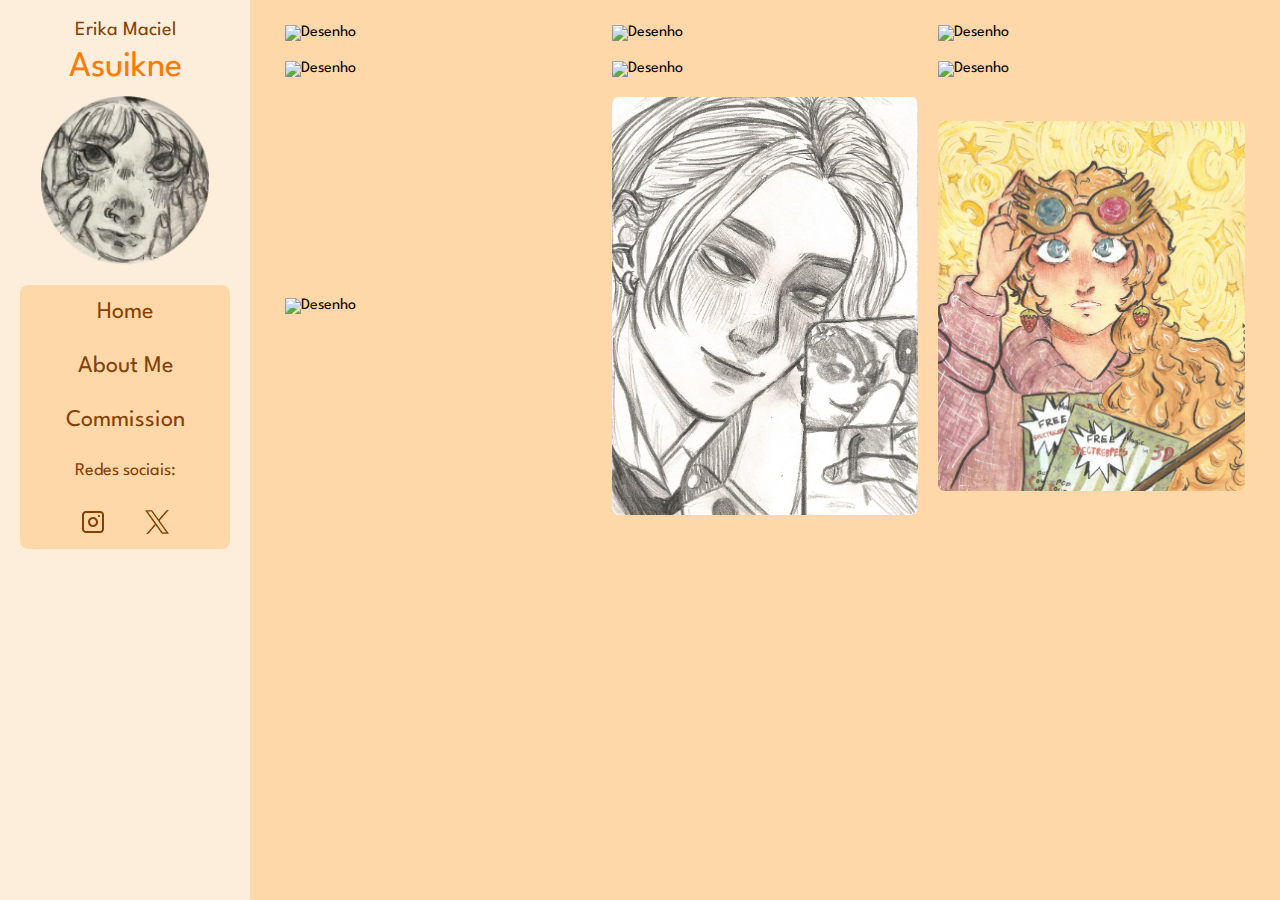
==== index.html @ f26accd6 "Add files via upload" ====
<!DOCTYPE html>
<html lang="pt-br">
<head>
    <meta charset="UTF-8">
    <meta http-equiv="X-UA-Compatible" content="IE=edge">
    <meta name="viewport" content="width=device-width, initial-scale=1.0">
    <link rel="stylesheet" href="reset.css">
    <link rel="stylesheet" href="styles.css">
    <link href="https://fonts.googleapis.com/css2?family=League+Spartan:wght@400;700&display=swap" rel="stylesheet">

    <title>Asuikne</title>
    <link rel="icon" type="image/png" href="img/pen.png">
</head>
<body>
    <div class="container">
        <section class="Content">
            <section class="Main-menu Fixed-menu">
                <div class="Menu__caixa">
                    <h3 class="Menu__nome">Erika Maciel</h3>
                    <h1 class="Menu__titulo">Asuikne</h1>
                    <img src="img/Icon.png" alt="Icon da Asuikne" class="Menu__icon">
                </div>

                <div class="Menu__info">
                    <a href="index.html" class="Menu__botao">Home</a>
                    <a href="about.html" class="Menu__botao">About Me</a>
                    <a href="commission.html" class="Menu__botao">Commission</a>
                    <p class="Menu__botao Menu__contato">Redes sociais:</p>
                    <div class="Menu__redes">
                        <a href="https://www.instagram.com/asuikne/" class="Menu__botao Menu__redes" target="_blank"><img src="img/instagram.png"></a>
                        <a href="https://twitter.com/asuikne" class="Menu__botao Menu__redes" target="_blank"><img src="img/Vector.png"></a>
                    </div>
                </div>
            </section>

            <section class="Desenhos">
                <div class="Imagens">
                    <img src="img/img_1.png" alt="Desenho" loading="lazy">
                    <img src="img/img_6.png" alt="Desenho"  loading="lazy">
                    <img src="img/img_3.png" alt="Desenho" loading="lazy">
                    <img src="img/img_4.png" alt="Desenho" loading="lazy">
                    <img src="img/img_5.png" alt="Desenho" loading="lazy">
                    <img src="img/img_7.png" alt="Desenho" loading="lazy">
                    <img src="img/img_2.png" alt="Desenho" loading="lazy">
                    <img src="img/img_8.png" alt="Desenho" loading="lazy">
                    <img src="img/img_9.png" alt="Desenho" loading="lazy">
                </div>
            </section>
        </section>
    </div>
</body>
</html>
---- styles.css ----
@import url(about.css);
@import url(commission.css);


:root {
    --cor-de-fundo: #FFD8A9;
    --cor-secundaria: #FDEEDC;
    --cor-terciaria: #864000;
    --cor-destaque: #FF7A00;
    --fonte-principal: 'League Spartan', sans-serif;
    --dark:#333;
}

/* Estilos gerais */
.container {
    display: flex;
}

.Content {
    display: flex;
    flex-direction: row;
    width: 100%;
}

body {
    margin: 0;
    background-color: var(--cor-de-fundo);
    font-family: var(--fonte-principal);
}

/* Estilos para o menu */
.Main-menu {
    width: 250px;
    min-width: 250px;
    background-color: var(--cor-secundaria);
    padding: 20px;
    box-sizing: border-box;
    position: sticky;
    top: 0;
    left: 0;
    height: 100vh;
}

.Menu__caixa {
    display: flex;
    flex-direction: column;
    align-items: center;
    margin-bottom: 20px;
}

.Menu__nome {
    margin: 0;
    font-size: 20px;
    margin-bottom: 10px;
    color: var(--cor-terciaria);
}

.Menu__titulo {
    margin: 0;
    font-size: 36px;
    margin-bottom: 10px;
    color: var(--cor-destaque);
}

.Menu__icon {
    width: 80%;
    height: 80%;
}

.Menu__info {
    display: flex;
    flex-direction: column;
    background-color: var(--cor-de-fundo);
    border-radius: 8px;
}

.Menu__botao {
    font-size: 24px;
    text-decoration: none;
    margin: 15px 20px;
    text-align: center;
    color: var(--cor-terciaria);
}

.Menu__contato {
    font-size: 18px;
}

.Menu__redes {
    display: flex;
    justify-content: center;
}


/* Estilos para as imagens */
.Desenhos {
    flex-grow: 1;
    padding: 20px 30px;
    background-color: var(--cor-de-fundo);
    margin: 5px; 
    box-sizing: border-box;
}


.Imagens {
    display: grid;
    grid-template-columns: repeat(3, 1fr);
    gap: 20px;
    align-items: center;
}

.Imagens img {
    max-width: 100%;
    height: auto;
    box-sizing: border-box;
    border-radius: 2%;
}


@media (max-width: 768px) {
    .Main-menu {
        min-width: 200px;
        height: 100vh;
    }
    .Imagens {
        grid-template-columns: repeat(2, 1fr);
    }

    .Desenhos {
        flex-grow: 1;
        padding: 20px 30px;
        background-color: var(--cor-de-fundo);
        box-sizing: border-box;
    }
}

@media (max-width: 480px) {
    .Content {
        display: flex;
        flex-direction: column;
        height: 0;
        width: auto;   
    }

    .Main-menu {    
        display: flex;
        background-color: var(--cor-secundaria);
        width: 100%;
        justify-content: space-between;
    }

    .Menu__icon {
        width: auto;
        height: auto;
    }

    .Menu__info {
        margin-left:20px;
    }
    
    .Imagens {
        grid-template-columns: repeat(1, 1fr);
    }

    .Desenhos {
        flex-grow: 1;
        padding: 20px 30px;
        background-color: var(--cor-de-fundo);
        box-sizing: border-box;
    }
}
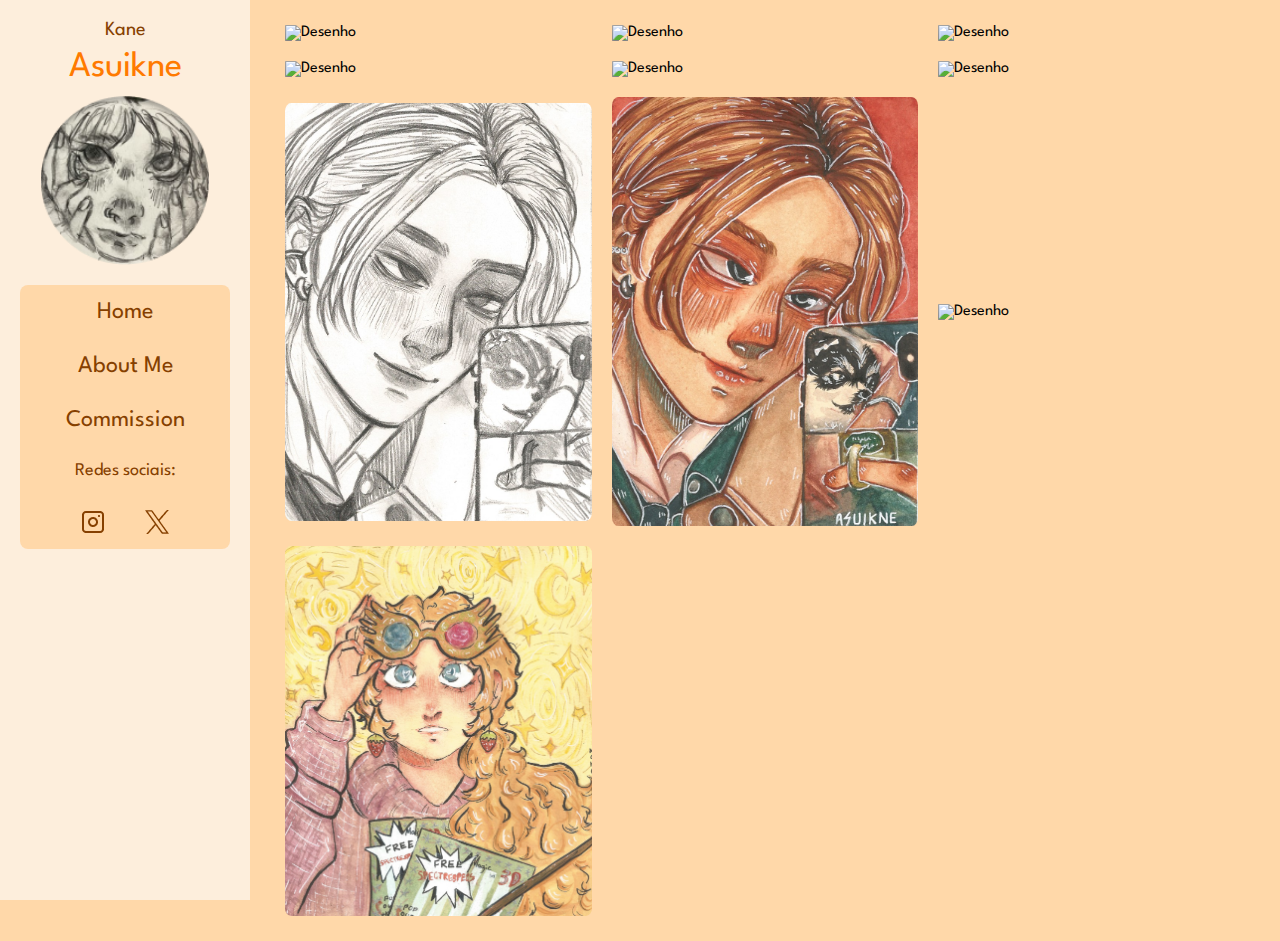
==== commit 7433c3ec: "Add files via upload" ====
--- a/index.html
+++ b/index.html
@@ -16,7 +16,7 @@
         <section class="Content">
             <section class="Main-menu Fixed-menu">
                 <div class="Menu__caixa">
-                    <h3 class="Menu__nome">Erika Maciel</h3>
+                    <h3 class="Menu__nome">Kane</h3>
                     <h1 class="Menu__titulo">Asuikne</h1>
                     <img src="img/Icon.png" alt="Icon da Asuikne" class="Menu__icon">
                 </div>
@@ -41,8 +41,9 @@
                     <img src="img/img_4.png" alt="Desenho" loading="lazy">
                     <img src="img/img_5.png" alt="Desenho" loading="lazy">
                     <img src="img/img_7.png" alt="Desenho" loading="lazy">
+                    <img src="img/img_8.png" alt="Desenho" loading="lazy">
+                    <img src="img/img_10.png" alt="Desenho" loading="lazy">
                     <img src="img/img_2.png" alt="Desenho" loading="lazy">
-                    <img src="img/img_8.png" alt="Desenho" loading="lazy">
                     <img src="img/img_9.png" alt="Desenho" loading="lazy">
                 </div>
             </section>
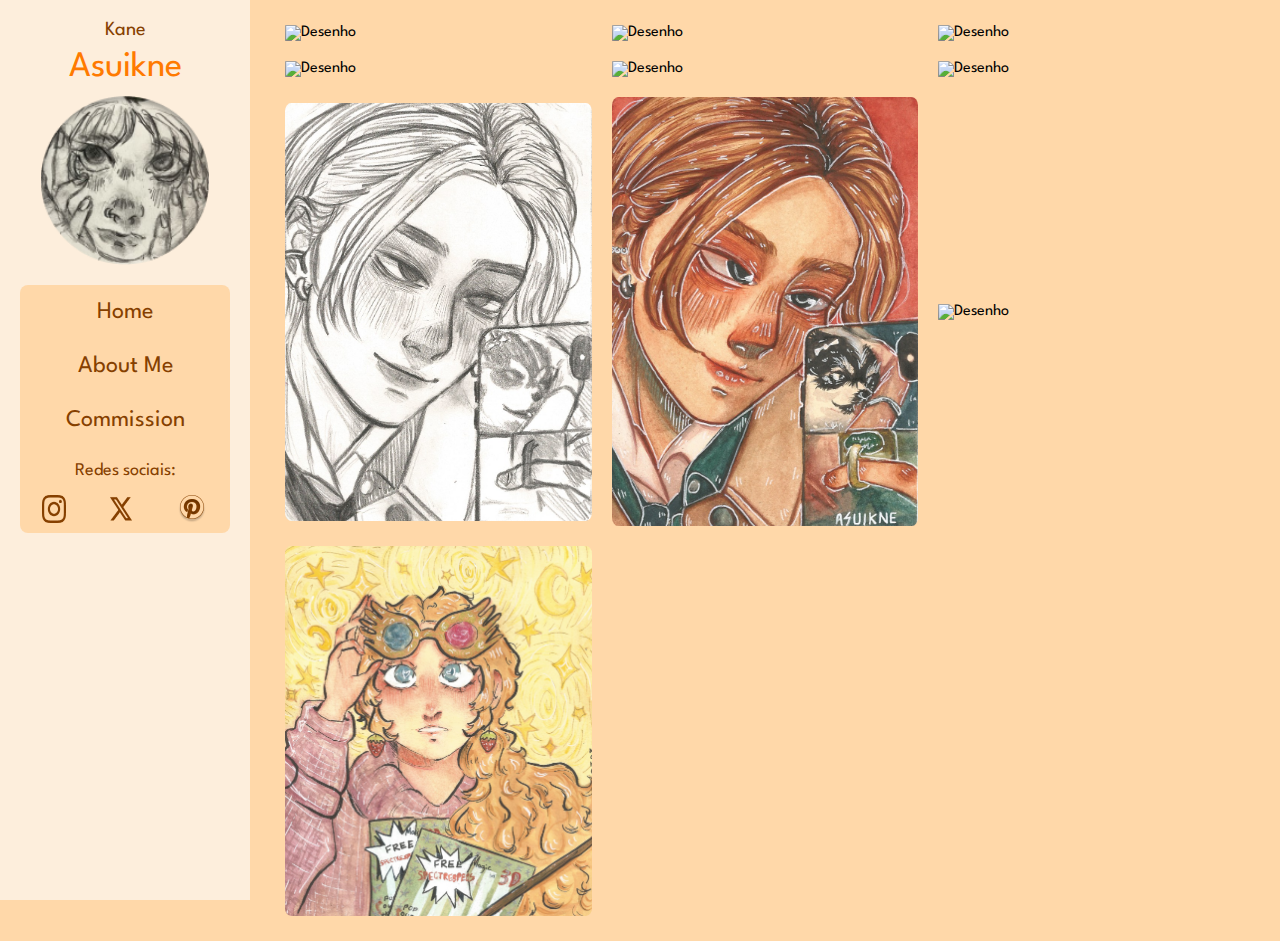
==== commit eed05700: "Add files via upload" ====
--- a/index.html
+++ b/index.html
@@ -27,8 +27,9 @@
                     <a href="commission.html" class="Menu__botao">Commission</a>
                     <p class="Menu__botao Menu__contato">Redes sociais:</p>
                     <div class="Menu__redes">
-                        <a href="https://www.instagram.com/asuikne/" class="Menu__botao Menu__redes" target="_blank"><img src="img/instagram.png"></a>
-                        <a href="https://twitter.com/asuikne" class="Menu__botao Menu__redes" target="_blank"><img src="img/Vector.png"></a>
+                        <a href="https://www.instagram.com/asuikne/" class="Menu__redes-link" target="_blank"><img class="Menu__redes-icon" src="img/instagram.png"></a>
+                        <a href="https://twitter.com/asuikne" class="Menu__redes-link" target="_blank"><img class="Menu__redes-icon" src="img/Twitter.png"></a>
+                        <a href="https://pin.it/6iy2UDRn0" class="Menu__redes-link" target="_blank"><img class="Menu__redes-icon" src="img/pinterest.png"></a>
                     </div>
                 </div>
             </section>
--- a/styles.css
+++ b/styles.css
@@ -88,7 +88,17 @@
 
 .Menu__redes {
     display: flex;
+    justify-content: space-around;
+}
+
+.Menu__redes-link {
+    display: flex;
     justify-content: center;
+    margin-bottom: 10px;
+}
+
+.Menu__redes-icon{
+    width: 50%;
 }
 
 
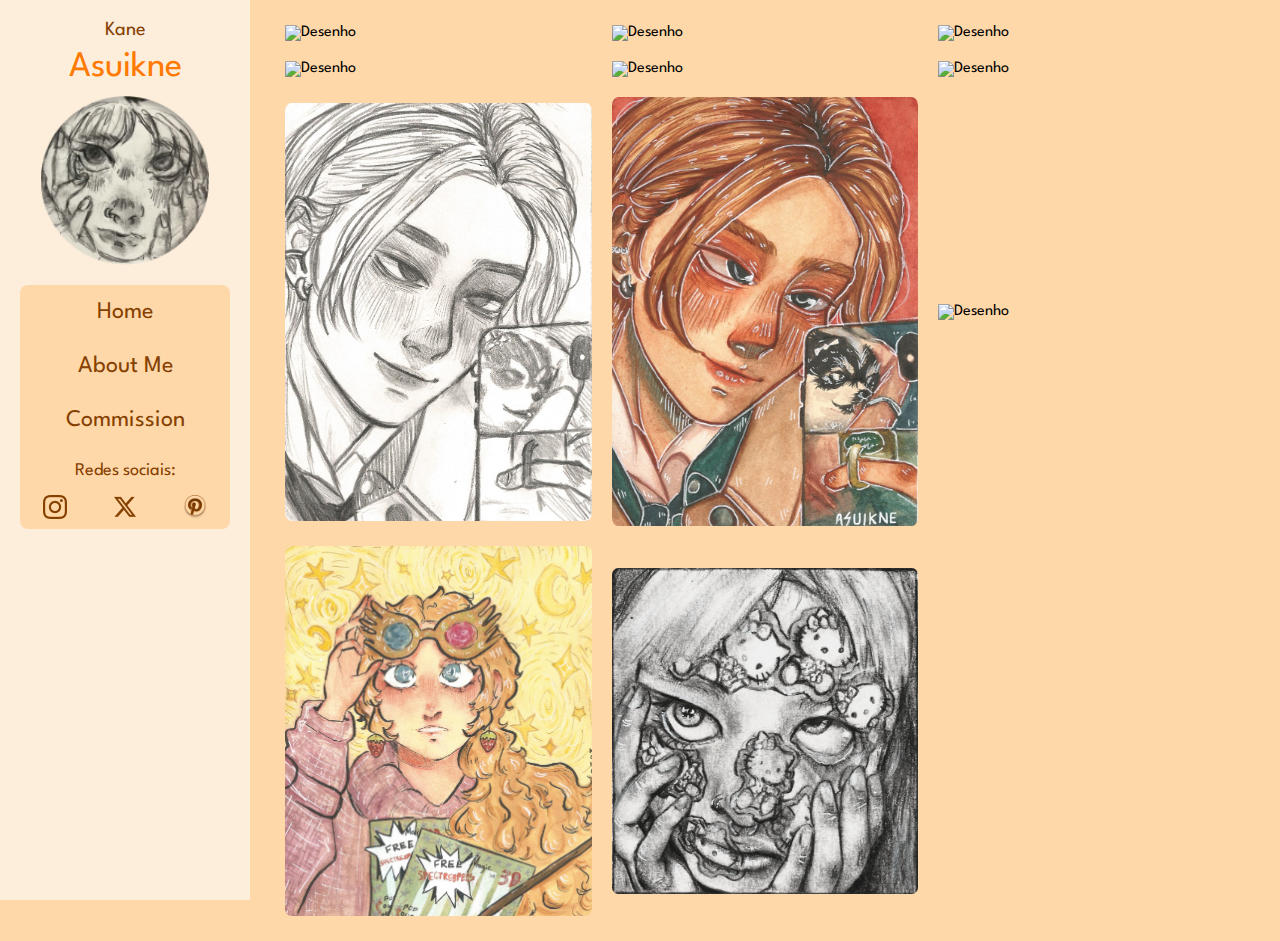
==== commit 2ba2a5a0: "Add files via upload" ====
--- a/index.html
+++ b/index.html
@@ -46,6 +46,7 @@
                     <img src="img/img_10.png" alt="Desenho" loading="lazy">
                     <img src="img/img_2.png" alt="Desenho" loading="lazy">
                     <img src="img/img_9.png" alt="Desenho" loading="lazy">
+                    <img src="img/img_11.png" alt="Desenho" loading="lazy">
                 </div>
             </section>
         </section>
--- a/styles.css
+++ b/styles.css
@@ -99,6 +99,7 @@
 
 .Menu__redes-icon{
     width: 50%;
+    max-width: 48px;
 }
 
 
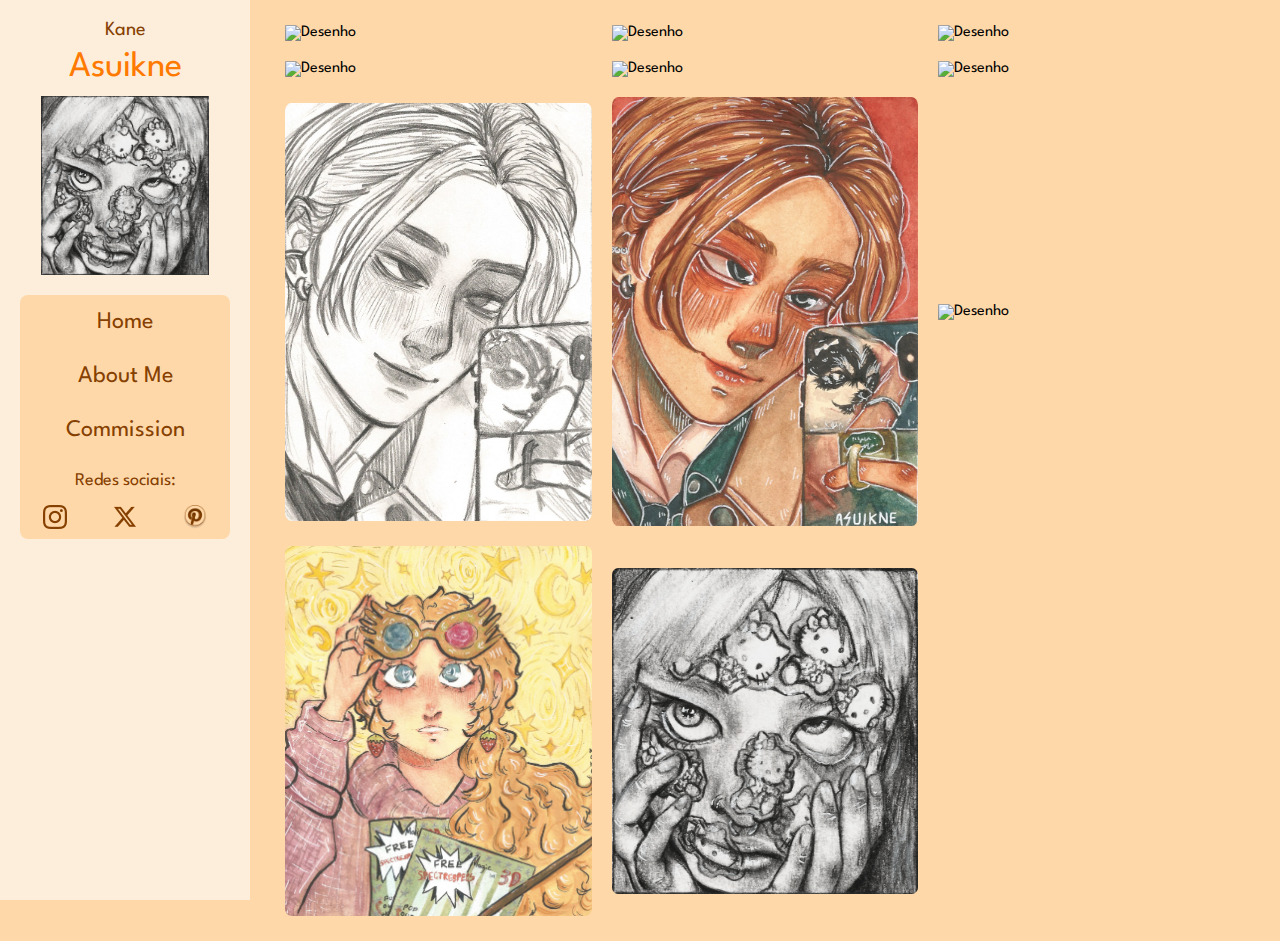
==== commit 5bc45bfe: "Add files via upload" ====
--- a/index.html
+++ b/index.html
@@ -18,7 +18,7 @@
                 <div class="Menu__caixa">
                     <h3 class="Menu__nome">Kane</h3>
                     <h1 class="Menu__titulo">Asuikne</h1>
-                    <img src="img/Icon.png" alt="Icon da Asuikne" class="Menu__icon">
+                    <img src="img/img_11.png" alt="Icon da Asuikne" class="Menu__icon">
                 </div>
 
                 <div class="Menu__info">
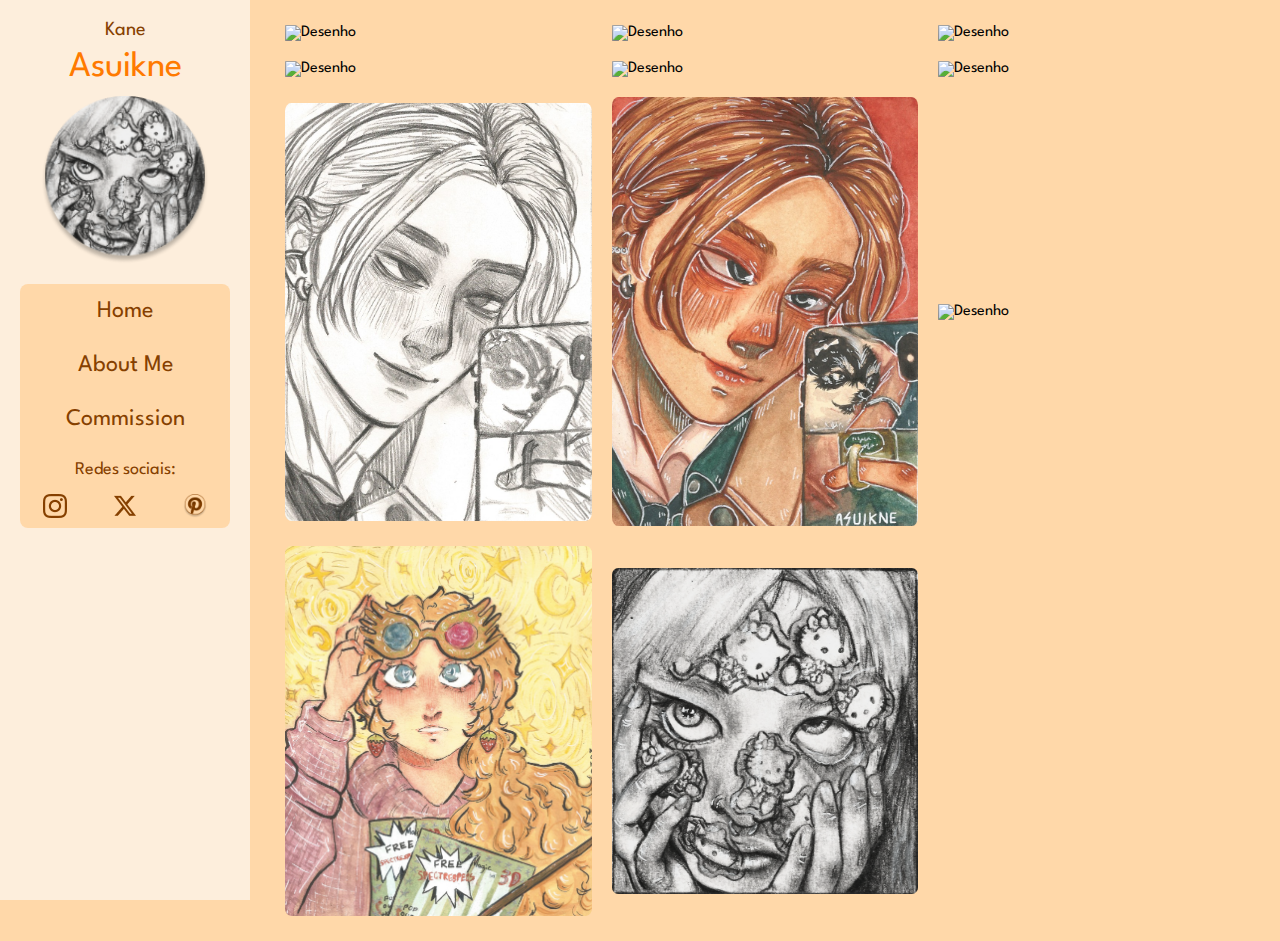
==== commit 1c80d57f: "Add files via upload" ====
--- a/index.html
+++ b/index.html
@@ -18,7 +18,7 @@
                 <div class="Menu__caixa">
                     <h3 class="Menu__nome">Kane</h3>
                     <h1 class="Menu__titulo">Asuikne</h1>
-                    <img src="img/img_11.png" alt="Icon da Asuikne" class="Menu__icon">
+                    <img src="img/Icon.png" alt="Icon da Asuikne" class="Menu__icon">
                 </div>
 
                 <div class="Menu__info">
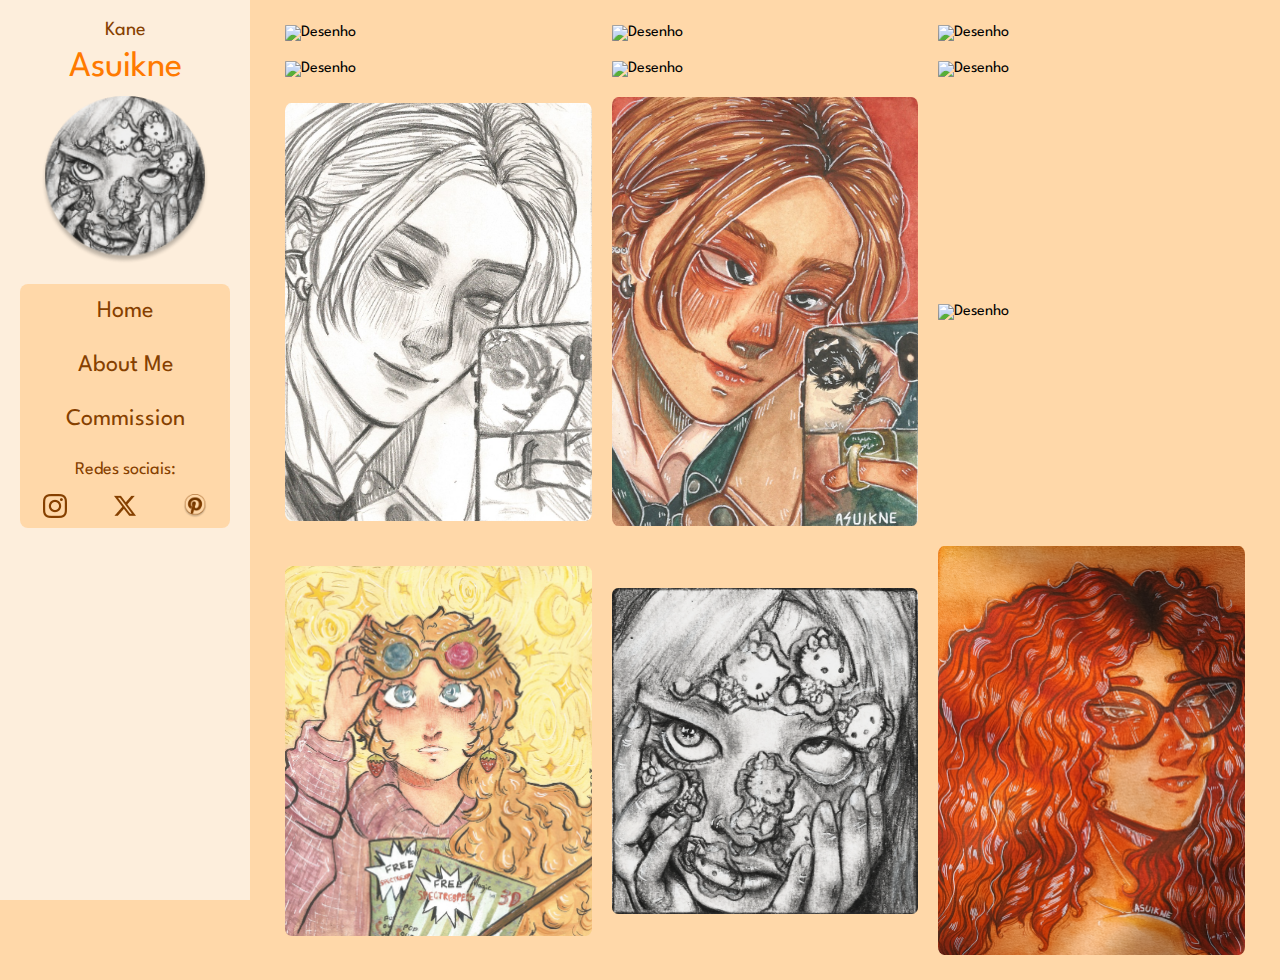
==== commit 85be5704: "Add files via upload" ====
--- a/index.html
+++ b/index.html
@@ -47,6 +47,7 @@
                     <img src="img/img_2.png" alt="Desenho" loading="lazy">
                     <img src="img/img_9.png" alt="Desenho" loading="lazy">
                     <img src="img/img_11.png" alt="Desenho" loading="lazy">
+                    <img src="img/img_12.jpg" alt="Desenho" loading="lazy">
                 </div>
             </section>
         </section>
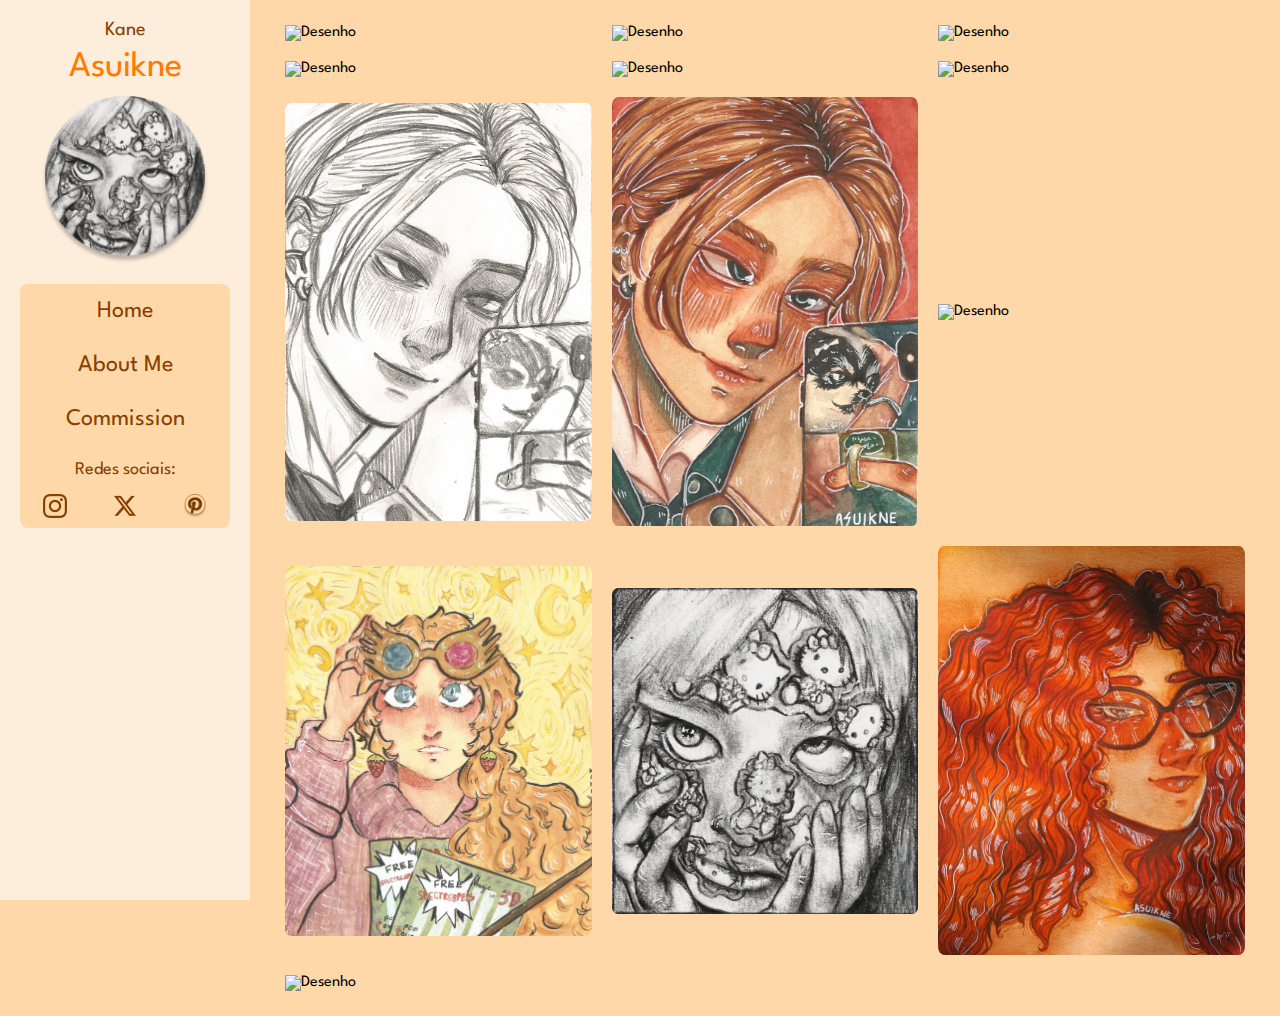
==== commit cd05338b: "Add files via upload" ====
--- a/index.html
+++ b/index.html
@@ -48,6 +48,7 @@
                     <img src="img/img_9.png" alt="Desenho" loading="lazy">
                     <img src="img/img_11.png" alt="Desenho" loading="lazy">
                     <img src="img/img_12.jpg" alt="Desenho" loading="lazy">
+                    <img src="img/img_13.png" alt="Desenho" loading="lazy">
                 </div>
             </section>
         </section>
